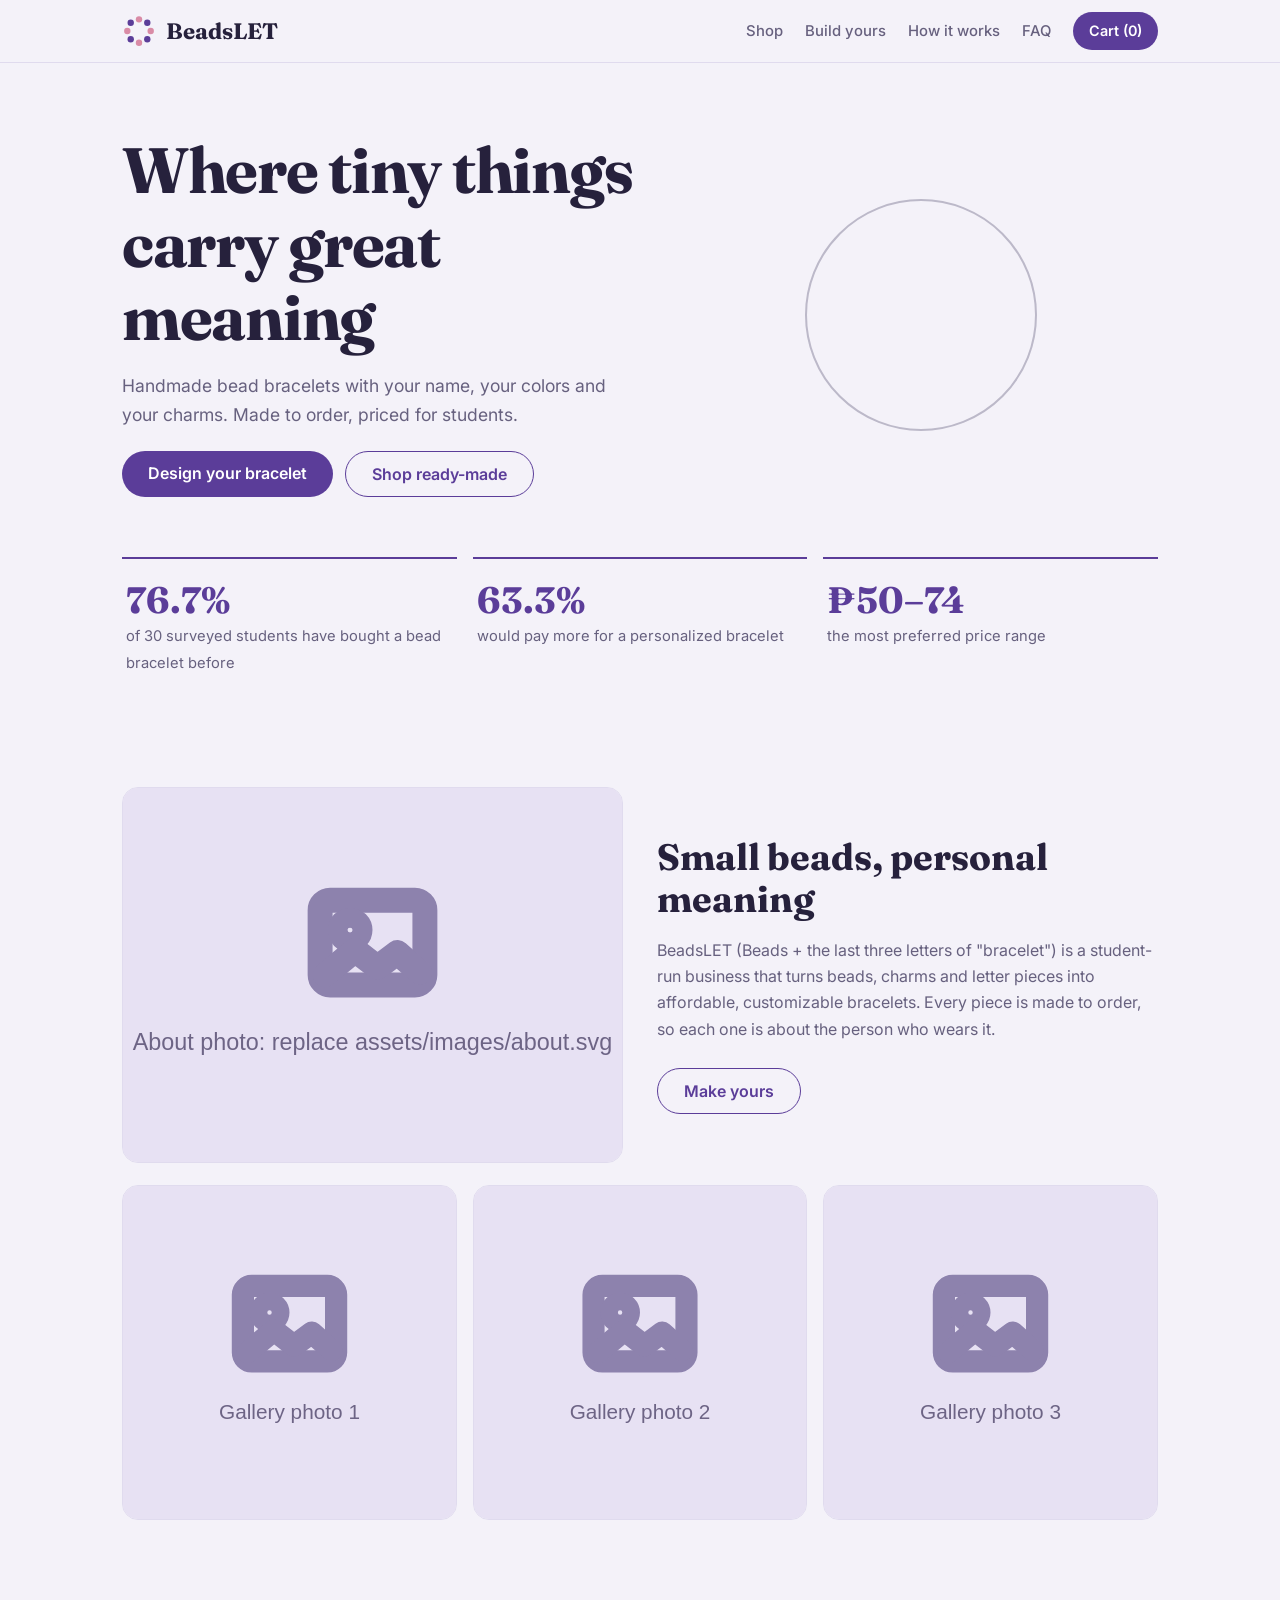
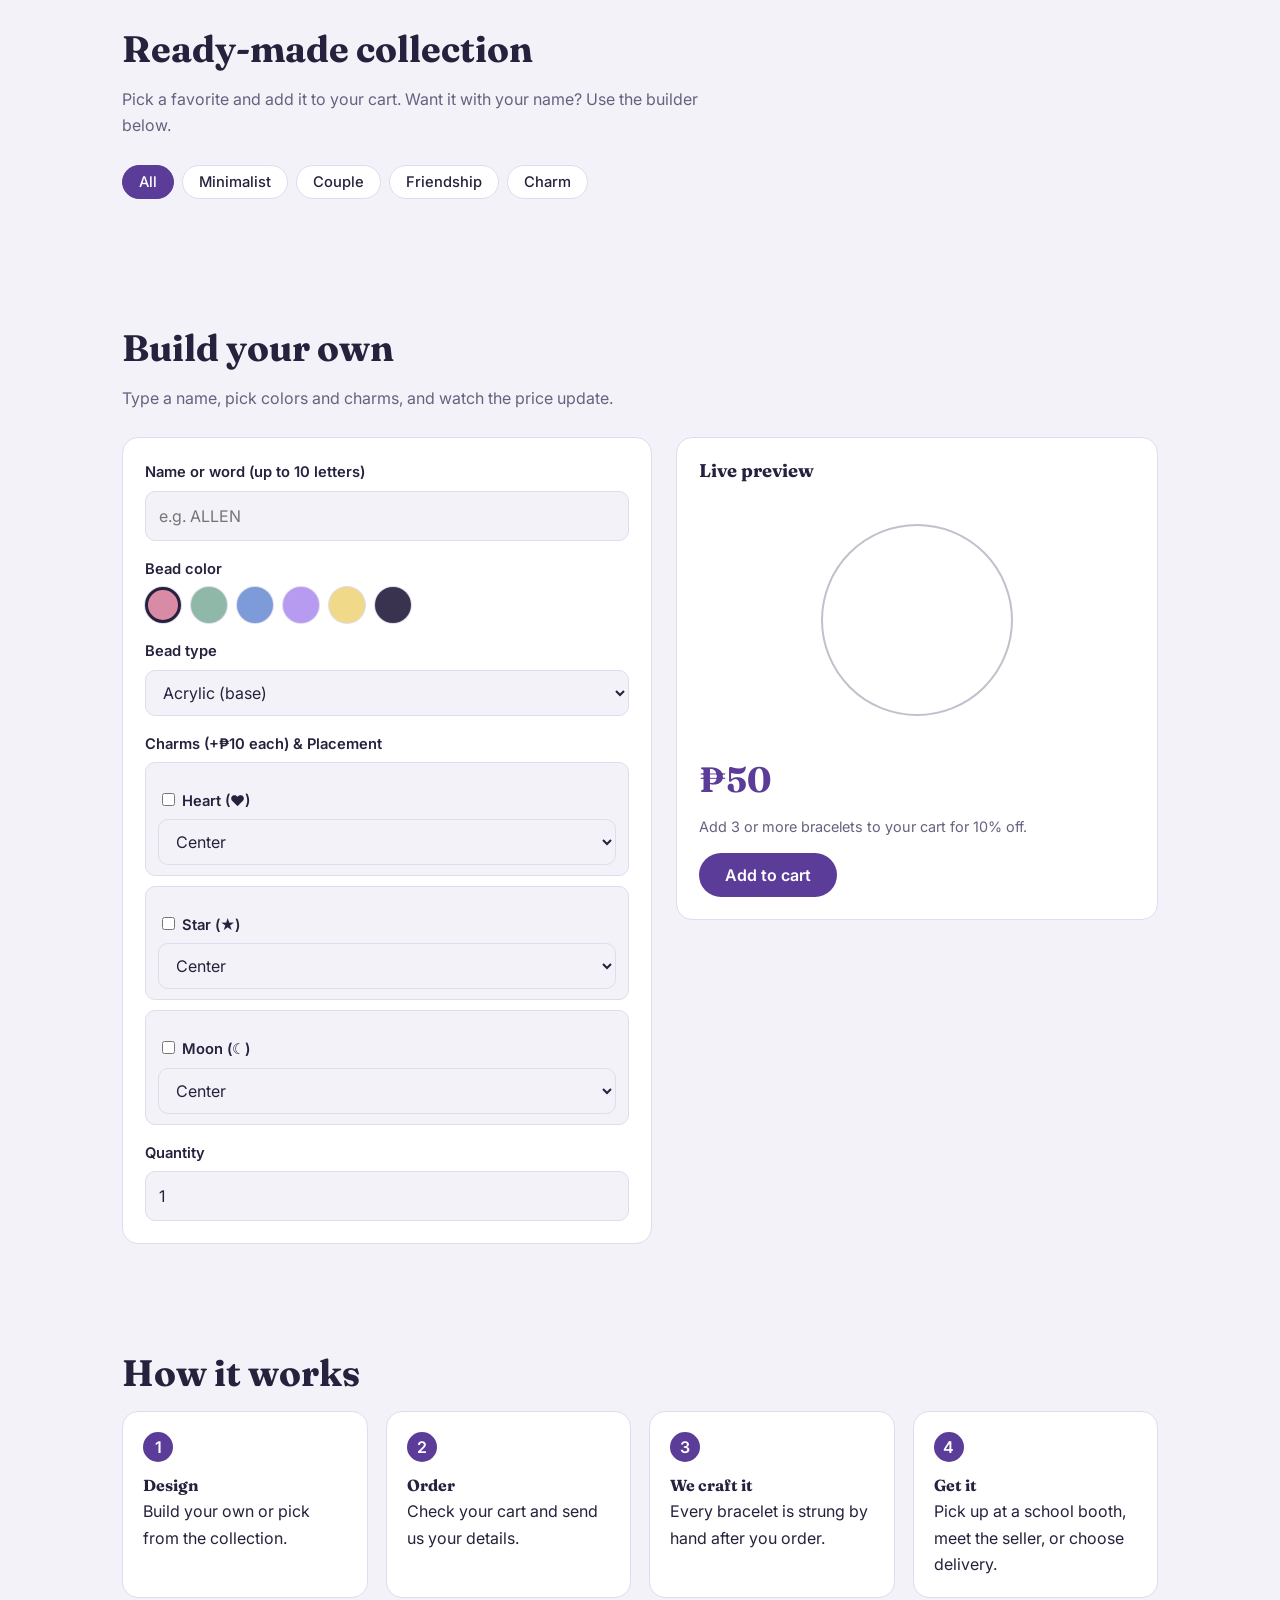
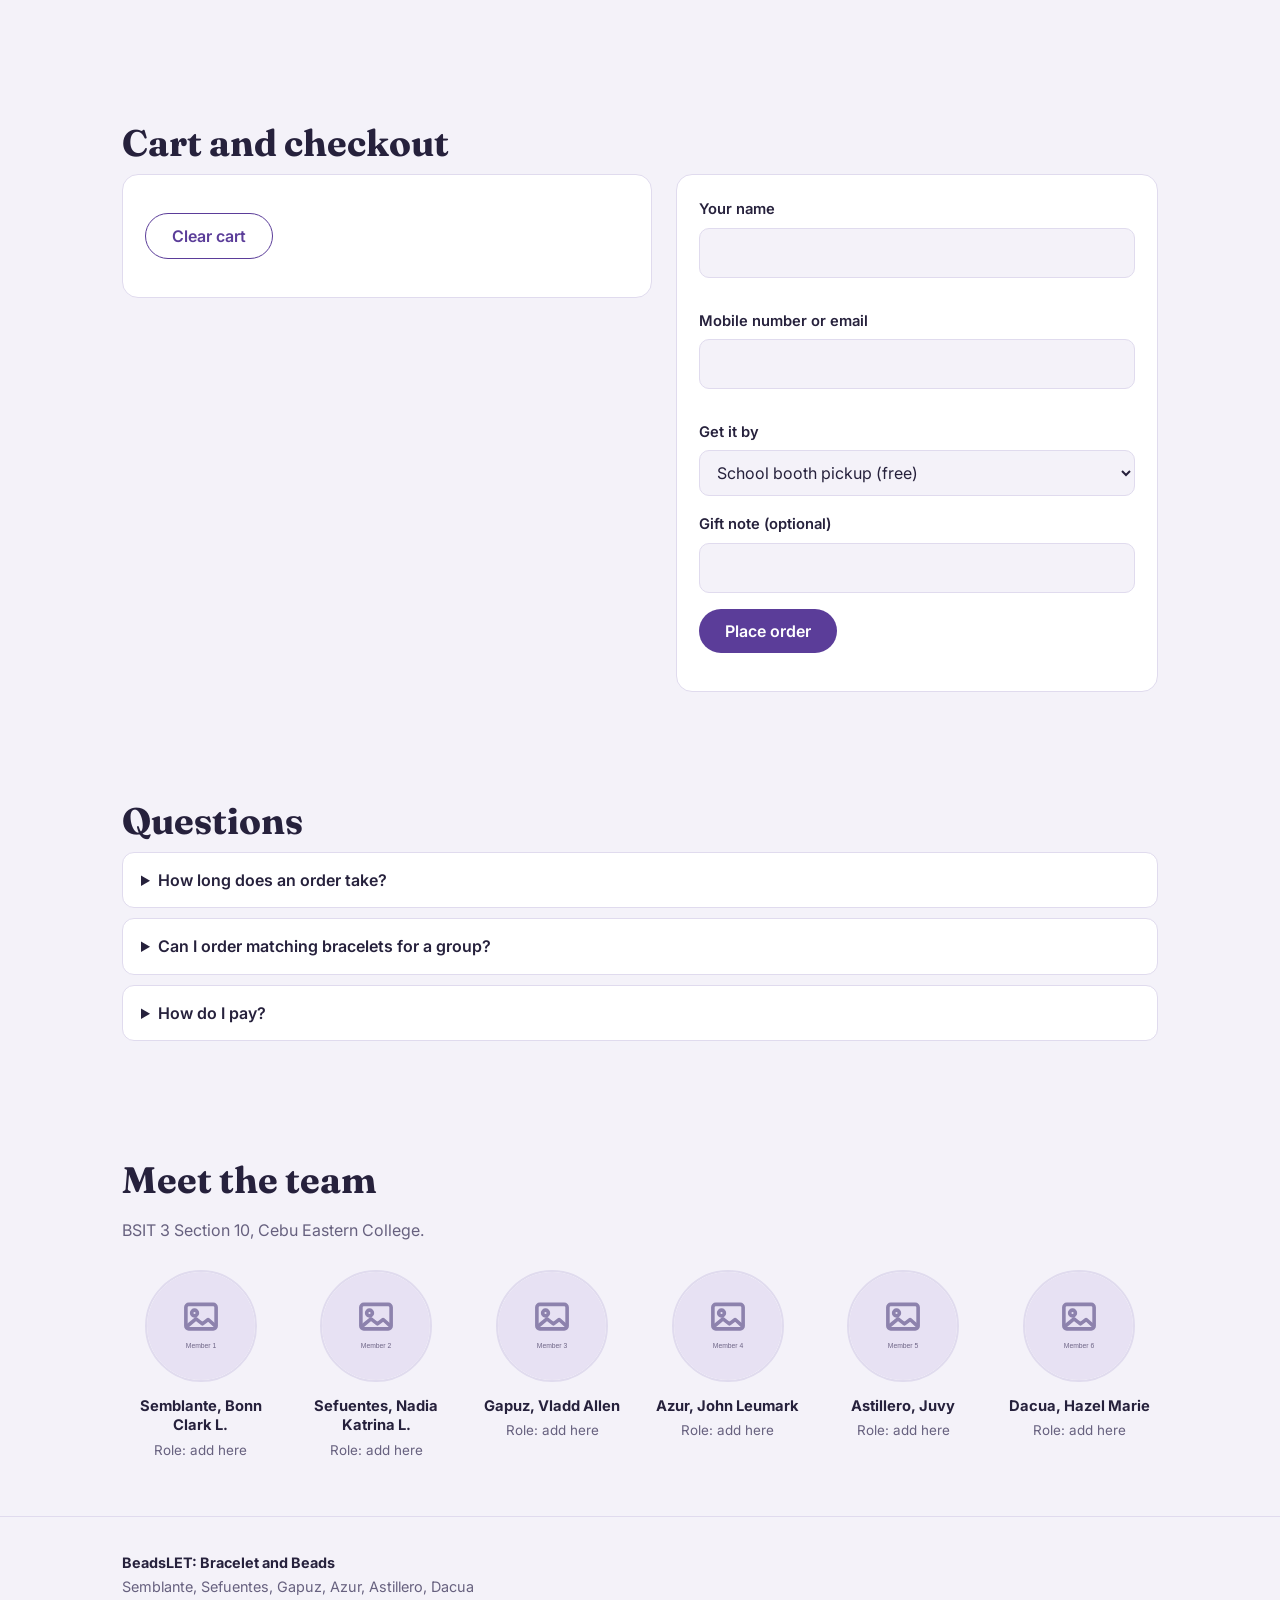
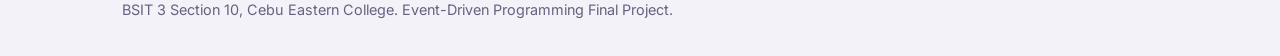
==== beadslet/index.html @ 639b2a88 "Fixed some features on the build your own section" ====
<!DOCTYPE html>
<html lang="en">
<head>
<meta charset="utf-8">
<meta name="viewport" content="width=device-width, initial-scale=1">
<meta name="description" content="BeadsLET: affordable, customizable handmade bead bracelets.">
<link rel="icon" type="image/svg+xml" href="assets/images/favicon.svg">
<title>BeadsLET | Bracelet and Beads</title>
<link rel="preconnect" href="https://fonts.googleapis.com">
<link href="https://fonts.googleapis.com/css2?family=Fraunces:opsz,wght@9..144,500;9..144,700&family=Inter:wght@400;500;600&display=swap" rel="stylesheet">
<link rel="stylesheet" href="https://pyscript.net/releases/2024.11.1/core.css">
<script type="module" src="https://pyscript.net/releases/2024.11.1/core.js"></script>
<link rel="stylesheet" href="style.css">
</head>
<body>
<header class="top"><div class="wrap"><nav>
  <a class="logo" href="#top"><img src="assets/images/logo.svg" alt="" width="34" height="34"><span>BeadsLET</span></a>
  <div class="links"><a class="l" href="#shop">Shop</a><a class="l" href="#build">Build yours</a><a class="l" href="#how">How it works</a><a class="l" href="#faq">FAQ</a>
  <a class="cartbtn" href="#order">Cart (<span id="cart-count">0</span>)</a></div>
</nav></div></header>

<main id="top" class="wrap">
<div class="hero">
  <div>
    <h1>Where tiny things carry great meaning</h1>
    <p class="lead">Handmade bead bracelets with your name, your colors and your charms. Made to order, priced for students.</p>
    <div class="cta"><a class="btn" href="#build">Design your bracelet</a><a class="btn ghost" href="#shop">Shop ready-made</a></div>
  </div>
  <div class="strand big" aria-hidden="true" id="hero-strand"></div>
</div>

<div class="stats" aria-label="Survey results">
  <div class="stat"><b>76.7%</b><span>of 30 surveyed students have bought a bead bracelet before</span></div>
  <div class="stat"><b>63.3%</b><span>would pay more for a personalized bracelet</span></div>
  <div class="stat"><b>₱50–74</b><span>the most preferred price range</span></div>
</div>

<section id="about">
  <div class="about">
    <figure class="photo"><img src="assets/images/about.svg" alt="BeadsLET products on a table" loading="lazy"></figure>
    <div>
      <h2>Small beads, personal meaning</h2>
      <p class="sub">BeadsLET (Beads + the last three letters of "bracelet") is a student-run business that turns beads, charms and letter pieces into affordable, customizable bracelets. Every piece is made to order, so each one is about the person who wears it.</p>
      <a class="btn ghost" href="#build">Make yours</a>
    </div>
  </div>
  <div class="gallery">
    <figure class="photo"><img src="assets/images/gallery-1.svg" alt="Gallery photo 1" loading="lazy"></figure>
    <figure class="photo"><img src="assets/images/gallery-2.svg" alt="Gallery photo 2" loading="lazy"></figure>
    <figure class="photo"><img src="assets/images/gallery-3.svg" alt="Gallery photo 3" loading="lazy"></figure>
  </div>
</section>

<section id="shop">
  <h2>Ready-made collection</h2>
  <p class="sub">Pick a favorite and add it to your cart. Want it with your name? Use the builder below.</p>
  <div class="filters" id="filters">
    <button class="filter on" data-tag="all">All</button><button class="filter" data-tag="minimalist">Minimalist</button>
    <button class="filter" data-tag="couple">Couple</button><button class="filter" data-tag="friendship">Friendship</button><button class="filter" data-tag="charm">Charm</button>
  </div>
  <div class="grid" id="catalog"></div>
</section>

<section id="build">
  <h2>Build your own</h2>
  <p class="sub">Type a name, pick colors and charms, and watch the price update.</p>
  <div class="split">
    <div class="card">
      <label for="name" style="margin-top:0">Name or word (up to 10 letters)</label>
      <input type="text" id="name" maxlength="10" placeholder="e.g. ALLEN" autocomplete="off">
      <label>Bead color</label>
      <div class="swatches">
        <button class="swatch on" data-color="#d98ba6" style="background:#d98ba6" aria-label="Rose"></button>
        <button class="swatch" data-color="#8fb8a8" style="background:#8fb8a8" aria-label="Sage"></button>
        <button class="swatch" data-color="#7d9bd8" style="background:#7d9bd8" aria-label="Sky"></button>
        <button class="swatch" data-color="#b79bf0" style="background:#b79bf0" aria-label="Lilac"></button>
        <button class="swatch" data-color="#f1d98a" style="background:#f1d98a" aria-label="Butter"></button>
        <button class="swatch" data-color="#3a3350" style="background:#3a3350" aria-label="Midnight"></button>
      </div>
      <label for="bead">Bead type</label>
      <select id="bead"><option value="Acrylic">Acrylic (base)</option><option value="Mixed">Mixed beads (+₱5)</option><option value="Pearl-like">Pearl-like (+₱10)</option><option value="Gemstone-style">Gemstone-style (+₱15)</option></select>
      
      <label>Charms (+₱10 each) & Placement</label>
      <div class="charm-options">
        <div class="charm-item">
          <label><input type="checkbox" class="charm" value="♥"> Heart (♥)</label>
          <select class="charm-pos" data-charm="♥">
            <option value="left">Left</option>
            <option value="center" selected>Center</option>
            <option value="right">Right</option>
          </select>
        </div>
        <div class="charm-item">
          <label><input type="checkbox" class="charm" value="★"> Star (★)</label>
          <select class="charm-pos" data-charm="★">
            <option value="left">Left</option>
            <option value="center" selected>Center</option>
            <option value="right">Right</option>
          </select>
        </div>
        <div class="charm-item">
          <label><input type="checkbox" class="charm" value="☾"> Moon (☾)</label>
          <select class="charm-pos" data-charm="☾">
            <option value="left">Left</option>
            <option value="center" selected>Center</option>
            <option value="right">Right</option>
          </select>
        </div>
      </div>

      <label for="qty">Quantity</label>
      <input type="number" id="qty" min="1" max="50" value="1">
    </div>
    <div class="card">
      <h3>Live preview</h3>
      <div class="strand" id="preview"></div>
      <p class="muted" id="summary"></p>
      <div class="price" id="price">₱50</div>
      <p class="muted">Add 3 or more bracelets to your cart for 10% off.</p>
      <button class="btn" id="add">Add to cart</button>
      <div class="msg" id="build-msg" role="status"></div>
    </div>
  </div>
</section>

<section id="how">
  <h2>How it works</h2>
  <ol class="steps">
    <li><b>Design</b>Build your own or pick from the collection.</li>
    <li><b>Order</b>Check your cart and send us your details.</li>
    <li><b>We craft it</b>Every bracelet is strung by hand after you order.</li>
    <li><b>Get it</b>Pick up at a school booth, meet the seller, or choose delivery.</li>
  </ol>
</section>

<section id="order">
  <h2>Cart and checkout</h2>
  <div class="split">
    <div class="card">
      <ul id="cart-list"></ul>
      <div class="totals" id="totals"></div>
      <p><button class="btn ghost" id="clear" type="button">Clear cart</button></p>
    </div>
    <form class="card" id="order-form" novalidate>
      <label for="cust" style="margin-top:0">Your name</label><input type="text" id="cust" autocomplete="name"><span class="err" id="e-cust"></span>
      <label for="contact">Mobile number or email</label><input type="text" id="contact" autocomplete="off"><span class="err" id="e-contact"></span>
      <label for="method">Get it by</label>
      <select id="method"><option value="0">School booth pickup (free)</option><option value="0">Meet up with seller (free)</option><option value="30">Delivery (+₱30)</option></select>
      <label for="note">Gift note (optional)</label><input type="text" id="note" maxlength="60">
      <p><button class="btn" type="submit">Place order</button></p>
      <div class="msg" id="order-msg" role="status"></div>
    </form>
  </div>
</section>

<section id="faq">
  <h2>Questions</h2>
  <details><summary>How long does an order take?</summary><p>Bracelets are made to order. We confirm the timeline with you after you place your order.</p></details>
  <details><summary>Can I order matching bracelets for a group?</summary><p>Yes. Set the quantity in the builder, or pick the couple and friendship sets.</p></details>
  <details><summary>How do I pay?</summary><p>Payment is arranged with the seller when you get your order.</p></details>
</section>
<section id="team">
  <h2>Meet the team</h2>
  <p class="sub">BSIT 3 Section 10, Cebu Eastern College.</p>
  <div class="team">
    <div class="member"><img src="assets/team/member-1.svg" alt="Photo of Semblante, Bonn Clark L." loading="lazy"><b>Semblante, Bonn Clark L.</b><span>Role: add here</span></div>
    <div class="member"><img src="assets/team/member-2.svg" alt="Photo of Sefuentes, Nadia Katrina L." loading="lazy"><b>Sefuentes, Nadia Katrina L.</b><span>Role: add here</span></div>
    <div class="member"><img src="assets/team/member-3.svg" alt="Photo of Gapuz, Vladd Allen" loading="lazy"><b>Gapuz, Vladd Allen</b><span>Role: add here</span></div>
    <div class="member"><img src="assets/team/member-4.svg" alt="Photo of Azur, John Leumark" loading="lazy"><b>Azur, John Leumark</b><span>Role: add here</span></div>
    <div class="member"><img src="assets/team/member-5.svg" alt="Photo of Astillero, Juvy" loading="lazy"><b>Astillero, Juvy</b><span>Role: add here</span></div>
    <div class="member"><img src="assets/team/member-6.svg" alt="Photo of Dacua, Hazel Marie" loading="lazy"><b>Dacua, Hazel Marie</b><span>Role: add here</span></div>
  </div>
</section>
</main>

<footer><div class="wrap"><b>BeadsLET: Bracelet and Beads</b><br>Semblante, Sefuentes, Gapuz, Azur, Astillero, Dacua<br>BSIT 3 Section 10, Cebu Eastern College. Event-Driven Programming Final Project.</div></footer>
<div id="toast" role="status"></div>
<script type="py" src="./main.py"></script>
</body>
</html>
---- beadslet/style.css ----
:root{--bg:#f4f2f9;--ink:#26213c;--mute:#67617f;--card:#fff;--line:#e0dbee;--plum:#5b3d99;--plum2:#47307a;--rose:#d98ba6;--sage:#8fb8a8;--r:16px}
@media(prefers-color-scheme:dark){:root{--bg:#171329;--ink:#f0ecfa;--mute:#aca5c8;--card:#241e3c;--line:#3a3360;--plum:#a98ef0;--plum2:#c2adf6}}
*{box-sizing:border-box}html{scroll-behavior:smooth;scroll-padding-top:70px}
body{margin:0;background:var(--bg);color:var(--ink);font:16px/1.65 Inter,system-ui,sans-serif}
h1,h2,h3{font-family:Fraunces,Georgia,serif;line-height:1.15;margin:0 0 .6rem;font-weight:700}
h2{font-size:clamp(1.7rem,4vw,2.3rem)}h3{font-size:1.15rem}
.wrap{max-width:1080px;margin:0 auto;padding:0 22px}
.top{position:sticky;top:0;z-index:10;background:color-mix(in srgb,var(--bg) 88%,transparent);backdrop-filter:blur(10px);border-bottom:1px solid var(--line)}
nav{display:flex;justify-content:space-between;align-items:center;height:62px}
.logo{font:700 1.4rem Fraunces,serif;color:var(--ink);text-decoration:none}
nav .links{display:flex;gap:22px;align-items:center}
nav a.l{color:var(--mute);text-decoration:none;font-size:.93rem;font-weight:500}nav a.l:hover{color:var(--ink)}
.cartbtn{background:var(--plum);color:#fff;border-radius:999px;padding:7px 16px;font-weight:600;font-size:.9rem;text-decoration:none}
.btn{display:inline-block;background:var(--plum);color:#fff;border:0;border-radius:999px;padding:12px 26px;font:600 1rem Inter,sans-serif;cursor:pointer;text-decoration:none;transition:background .15s}
.btn:hover{background:var(--plum2)}.btn.ghost{background:transparent;color:var(--plum);border:1.5px solid var(--plum)}
a:focus-visible,button:focus-visible,input:focus-visible,select:focus-visible,summary:focus-visible{outline:3px solid var(--rose);outline-offset:2px}
.hero{padding:70px 0 50px;display:grid;gap:40px;grid-template-columns:1.05fr .95fr;align-items:center}
.hero h1{font-size:clamp(2.4rem,6vw,4rem);letter-spacing:-.02em}
.hero p.lead{font-size:1.1rem;color:var(--mute);max-width:46ch}
.hero .cta{display:flex;gap:12px;flex-wrap:wrap;margin-top:22px}

/* --- Bracelet preview --- */
.strand{position:relative;width:240px;height:240px;margin:18px auto}
.strand.big{width:280px;height:280px;margin:0 auto}

/* thread the beads sit on */
.strand::before{
  content:"";position:absolute;inset:24px;
  border:2px solid color-mix(in srgb,var(--mute) 40%,transparent);border-radius:50%;
}
.ring{position:absolute;inset:0}
.slot{position:absolute;transform:translate(-50%,-50%);z-index:1}

.strand .bead{
  width:var(--d,30px);height:var(--d,30px);
  border-radius:50%;
  display:grid;place-items:center;
  color:var(--t,#fff);
  font:700 calc(var(--d,30px)*.46) Fraunces,serif;
  box-shadow:inset -3px -3px 6px rgba(0,0,0,.16),inset 2px 2px 5px rgba(255,255,255,.55),0 1px 3px rgba(0,0,0,.15);
}
.strand .bead.charm{
  color:var(--plum);
  background:var(--card);border:1.5px solid var(--plum);border-radius:50%;
  font-size:calc(var(--d,30px)*.6);
  box-shadow:0 2px 5px rgba(91,61,153,.25);
}

.stats{display:grid;grid-template-columns:repeat(auto-fit,minmax(200px,1fr));gap:16px;padding:10px 0 40px}
.stat{padding:18px 4px;border-top:2px solid var(--plum)}.stat b{display:block;font:700 2.3rem Fraunces,serif;color:var(--plum)}.stat span{color:var(--mute);font-size:.92rem}
section{padding:54px 0}.sub{color:var(--mute);max-width:58ch;margin-bottom:26px}
.card{background:var(--card);border:1px solid var(--line);border-radius:var(--r);padding:22px}
.filters{display:flex;gap:8px;flex-wrap:wrap;margin-bottom:20px}
.filter{background:var(--card);border:1px solid var(--line);color:var(--ink);border-radius:999px;padding:7px 16px;font:500 .92rem Inter,sans-serif;cursor:pointer}
.filter.on{background:var(--plum);color:#fff;border-color:var(--plum)}
.grid{display:grid;gap:18px;grid-template-columns:repeat(auto-fill,minmax(230px,1fr))}
.prod p{margin:.2rem 0 12px;color:var(--mute);font-size:.92rem}
.prod .row{display:flex;justify-content:space-between;align-items:center}.prod .row b{font:700 1.25rem Fraunces,serif}
.prod .btn{padding:8px 18px;font-size:.9rem}
.split{display:grid;gap:24px;grid-template-columns:1.1fr 1fr;align-items:start}
label{display:block;font-weight:600;font-size:.92rem;margin:16px 0 6px}
input[type=text],input[type=number],select{width:100%;padding:11px 13px;border:1px solid var(--line);border-radius:10px;background:var(--bg);color:var(--ink);font:inherit}
.swatches{display:flex;gap:10px;flex-wrap:wrap}.swatch{width:36px;height:36px;border-radius:50%;border:3px solid transparent;cursor:pointer;padding:0;box-shadow:0 0 0 1px var(--line)}.swatch.on{border-color:var(--ink)}

/* Charm steppers + placement */
.charm-options{display:flex;flex-direction:column;gap:10px;margin-top:6px}
.charm-item{background:var(--bg);padding:10px 12px;border-radius:10px;border:1px solid var(--line)}
.charm-head{display:flex;align-items:center;justify-content:space-between}
.charm-name{font-weight:600;font-size:.95rem}.charm-name b{color:var(--plum);font-size:1.1rem;margin-right:4px}
.stepper{display:inline-flex;align-items:center;gap:10px}
.stepper button{width:30px;height:30px;border-radius:50%;border:1px solid var(--line);background:var(--card);color:var(--ink);font-size:1.1rem;line-height:1;cursor:pointer;padding:0}
.stepper button:disabled{opacity:.35;cursor:not-allowed}
.stepper output{min-width:1.2em;text-align:center;font-weight:600}
.charm-slot{display:flex;align-items:center;justify-content:space-between;gap:10px;margin:8px 0 0;font-weight:500;font-size:.85rem;color:var(--mute)}
.charm-slot select{width:auto;max-width:65%;padding:5px 10px;font-size:.85rem}

.price{font:700 2.2rem Fraunces,serif;color:var(--plum);margin:6px 0}.muted{color:var(--mute);font-size:.9rem}
.steps{display:grid;grid-template-columns:repeat(auto-fit,minmax(210px,1fr));gap:18px;counter-reset:s;padding:0;list-style:none}
.steps li{counter-increment:s;padding:20px;background:var(--card);border:1px solid var(--line);border-radius:var(--r)}
.steps li::before{content:counter(s);display:grid;place-items:center;width:30px;height:30px;border-radius:50%;background:var(--plum);color:#fff;font-weight:600;margin-bottom:10px}
.steps b{display:block;font-family:Fraunces,serif}
#cart-list{list-style:none;padding:0;margin:0}
#cart-list li{display:grid;grid-template-columns:1fr auto;gap:4px 12px;padding:12px 0;border-bottom:1px solid var(--line)}
.qty{display:inline-flex;align-items:center;gap:8px}.qty button{width:28px;height:28px;border-radius:50%;border:1px solid var(--line);background:var(--bg);color:var(--ink);cursor:pointer;font-size:1rem}
.rm{background:none;border:0;color:var(--plum);cursor:pointer;text-decoration:underline;font:inherit;font-size:.85rem;padding:0}
.totals div{display:flex;justify-content:space-between;padding:3px 0}.totals .grand{font:700 1.4rem Fraunces,serif;border-top:1px solid var(--line);margin-top:6px;padding-top:10px}
.err{color:#b3263e;font-size:.84rem;min-height:1.1em;display:block}
.msg{display:none;margin-top:14px;padding:14px;border-radius:12px}.msg.ok{display:block;background:#e3f3ea;color:#16432f}.msg.bad{display:block;background:#fbe4e8;color:#7a1f33}
details{background:var(--card);border:1px solid var(--line);border-radius:12px;padding:14px 18px;margin-bottom:10px}summary{cursor:pointer;font-weight:600}details p{margin:.6rem 0 0;color:var(--mute)}
#toast{position:fixed;left:50%;bottom:26px;transform:translate(-50%,30px);background:var(--ink);color:var(--bg);padding:11px 20px;border-radius:999px;opacity:0;pointer-events:none;transition:.25s;z-index:20;font-size:.92rem}
#toast.show{opacity:1;transform:translate(-50%,0)}
footer{border-top:1px solid var(--line);padding:34px 0;color:var(--mute);font-size:.9rem}footer b{color:var(--ink)}
@media(max-width:800px){.hero,.split{grid-template-columns:1fr}nav .links a.l{display:none}}
@media(prefers-reduced-motion:reduce){*{transition:none!important;scroll-behavior:auto!important}}

/* Image placeholders */
.logo{display:flex;align-items:center;gap:10px}.logo img{display:block}
.photo{margin:0}.photo img{width:100%;height:100%;object-fit:cover;display:block;border-radius:var(--r);border:1px solid var(--line)}
.about{display:grid;grid-template-columns:1fr 1fr;gap:34px;align-items:center;margin-bottom:22px}.about .photo img{aspect-ratio:4/3}
.gallery{display:grid;grid-template-columns:repeat(auto-fit,minmax(220px,1fr));gap:16px}.gallery .photo img{aspect-ratio:1/1}
.pimg{width:100%;aspect-ratio:1/1;object-fit:cover;border-radius:12px;margin-bottom:14px;display:block;background:var(--bg)}
.team{display:grid;grid-template-columns:repeat(auto-fit,minmax(150px,1fr));gap:18px}
.member{text-align:center}.member img{width:112px;height:112px;object-fit:cover;border-radius:50%;border:2px solid var(--line);margin-bottom:8px}
.member b{display:block;font-size:.92rem;line-height:1.3}.member span{color:var(--mute);font-size:.84rem}
@media(max-width:800px){.about{grid-template-columns:1fr}}

/* Bead textures */
.bead:not(.letter):not(.charm){background-color:var(--c,#d98ba6)}
.tex-Acrylic,.tex-Mixed{background-image:radial-gradient(circle at 30% 28%,rgba(255,255,255,.8) 0,rgba(255,255,255,0) 30%)}
.tex-Pearl-like:not(.letter):not(.charm){background-color:color-mix(in srgb,var(--c) 30%,#f8f4fc);
  background-image:radial-gradient(circle at 32% 28%,#fff 0,rgba(255,255,255,.8) 20%,rgba(255,255,255,0) 60%),radial-gradient(circle at 70% 80%,rgba(190,170,230,.45),rgba(255,255,255,0) 55%);
  box-shadow:inset -4px -5px 9px rgba(120,100,150,.3),inset 3px 3px 6px #fff,0 1px 3px rgba(0,0,0,.18)}
.tex-Gemstone-style:not(.letter):not(.charm){clip-path:polygon(30% 0,70% 0,100% 30%,100% 70%,70% 100%,30% 100%,0 70%,0 30%);border-radius:0;
  background-image:conic-gradient(from 20deg,rgba(255,255,255,.6),rgba(0,0,0,.08),rgba(255,255,255,.3),rgba(0,0,0,.12),rgba(255,255,255,.45),rgba(0,0,0,.08),rgba(255,255,255,.6));
  box-shadow:inset 0 0 0 2px rgba(255,255,255,.3),inset -3px -3px 6px rgba(0,0,0,.18)}
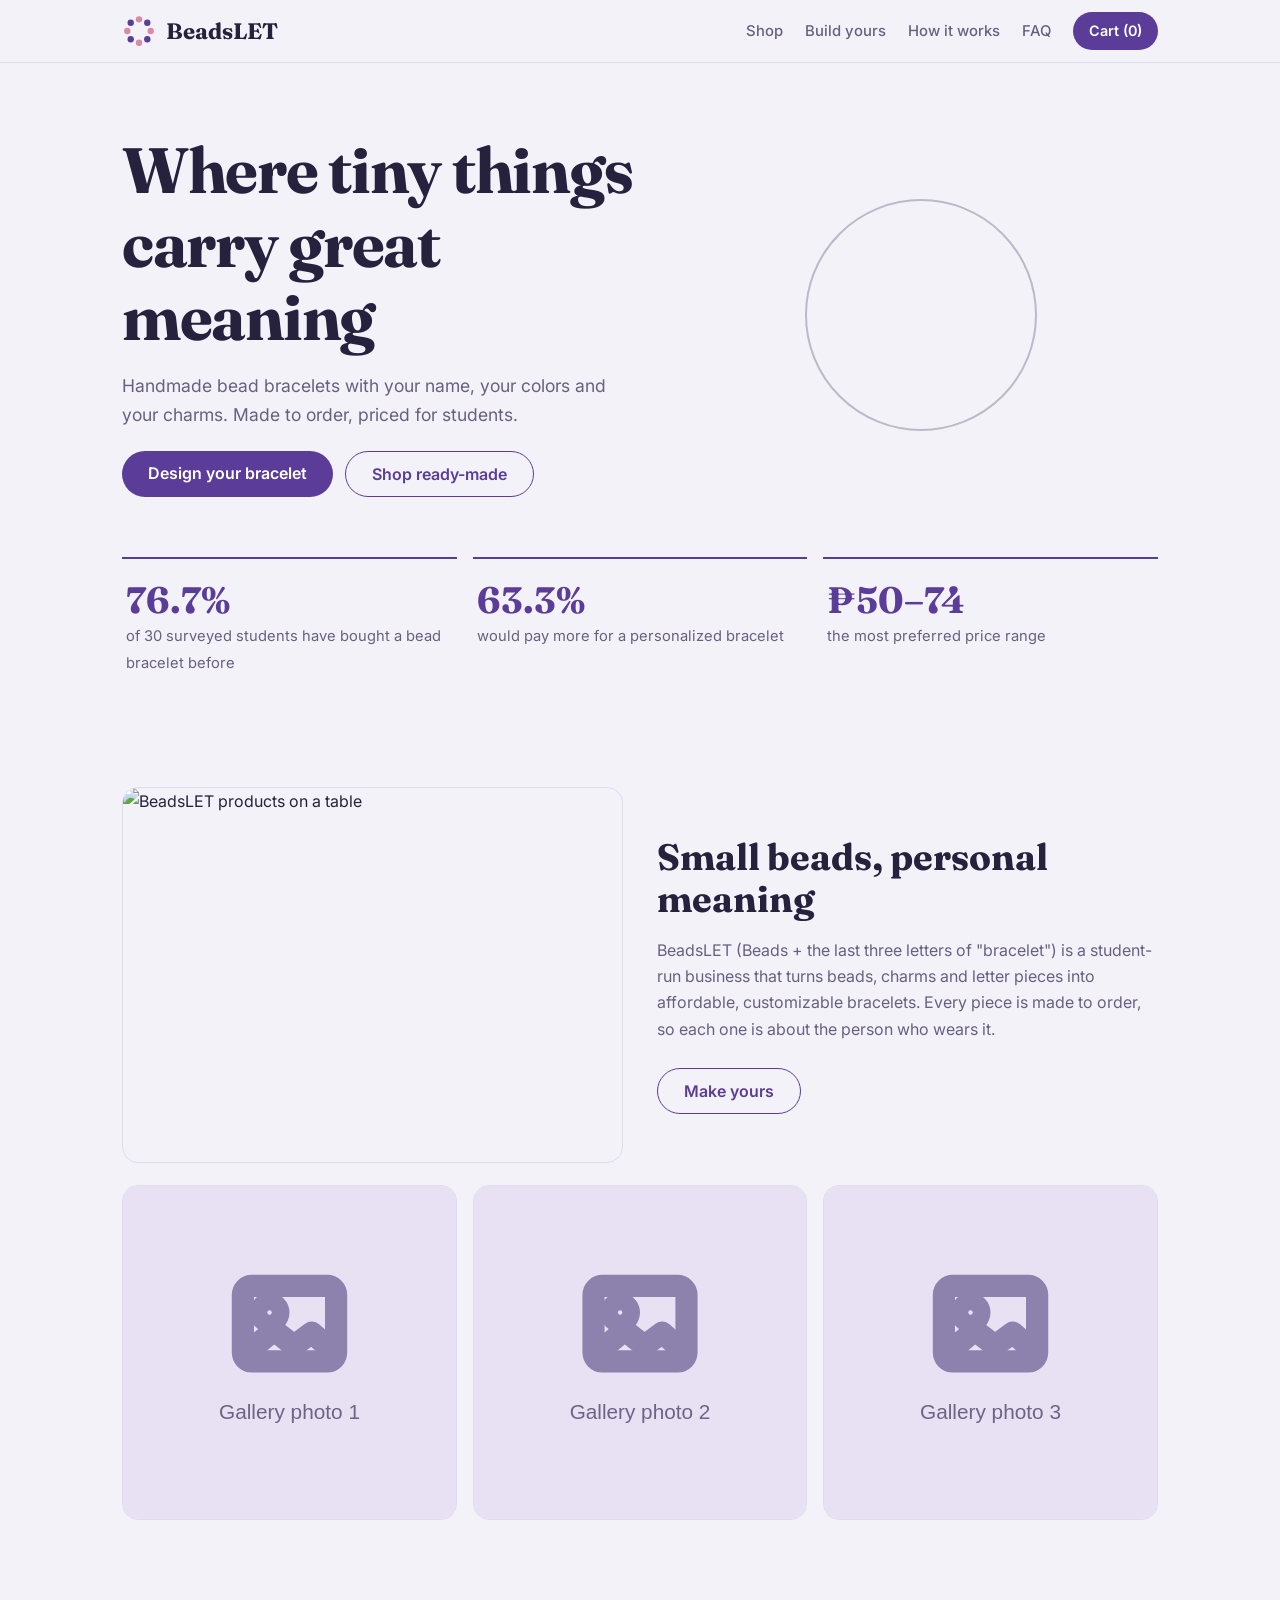
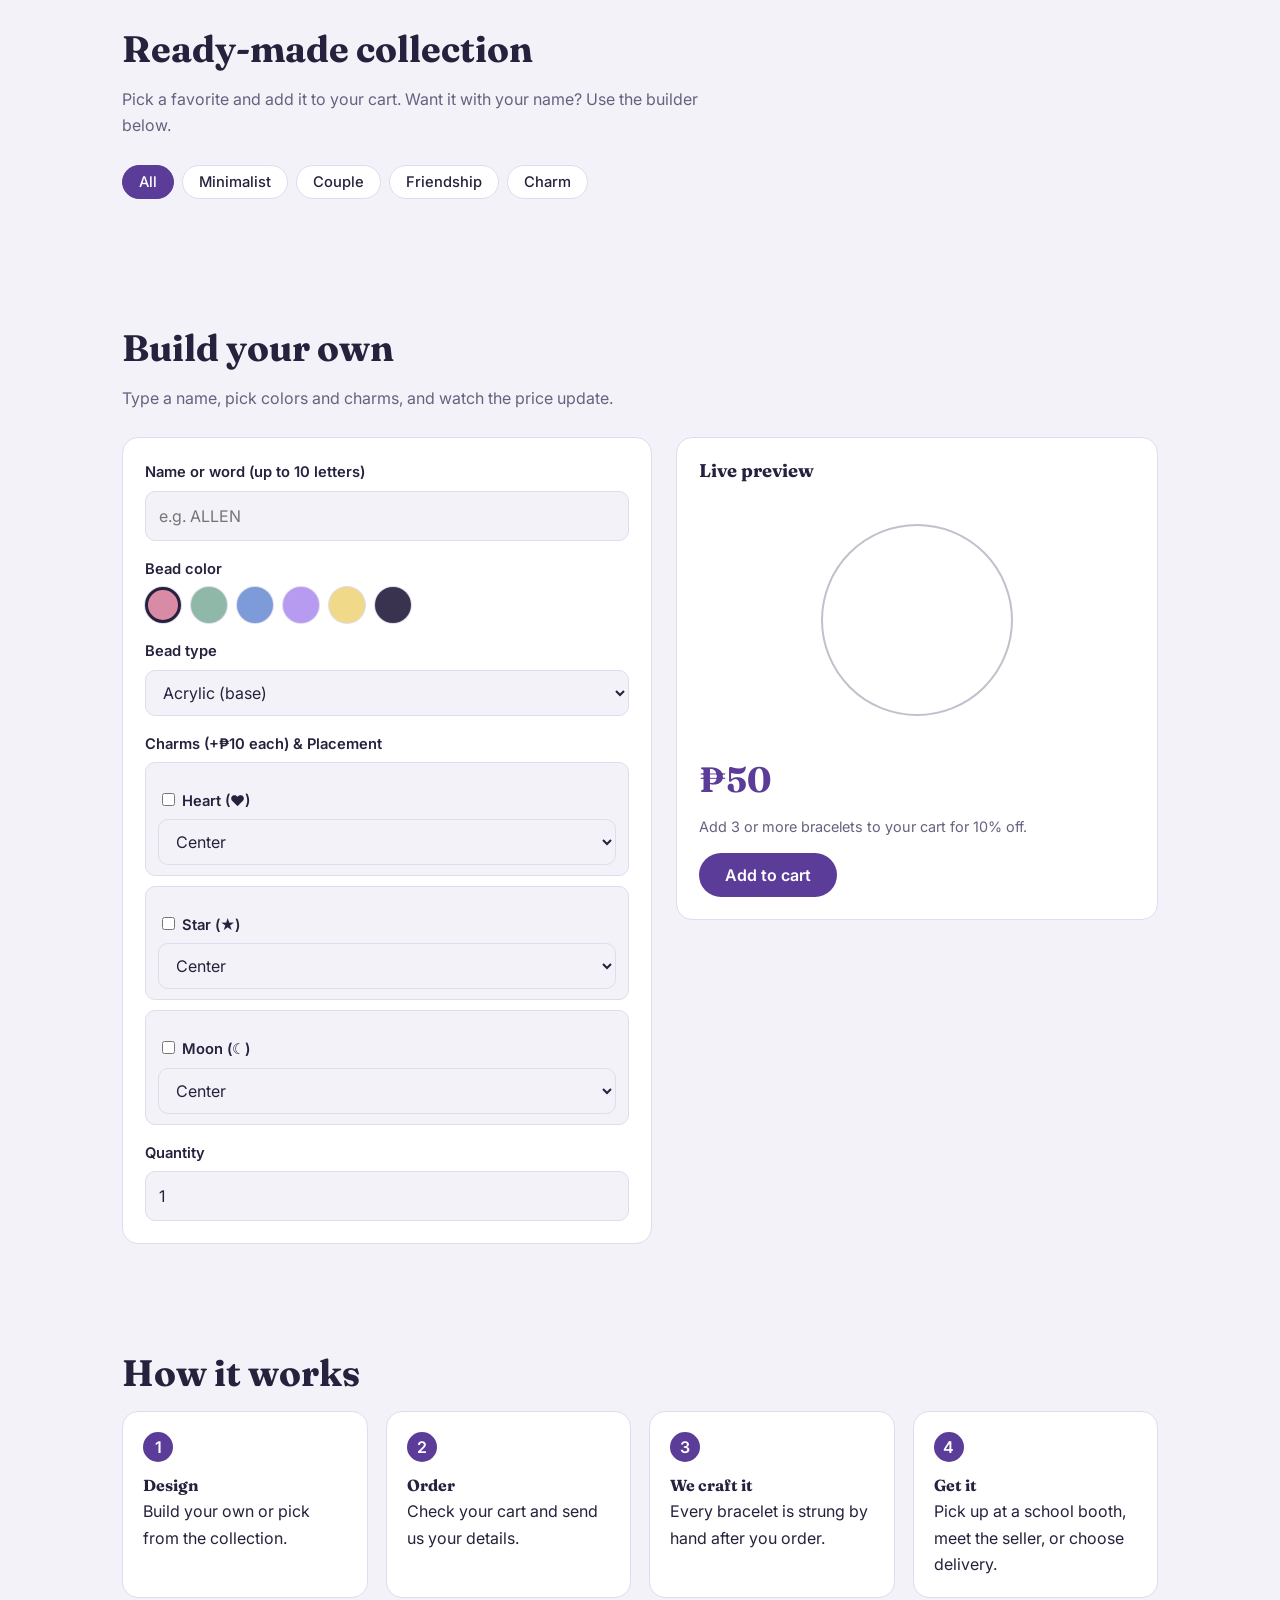
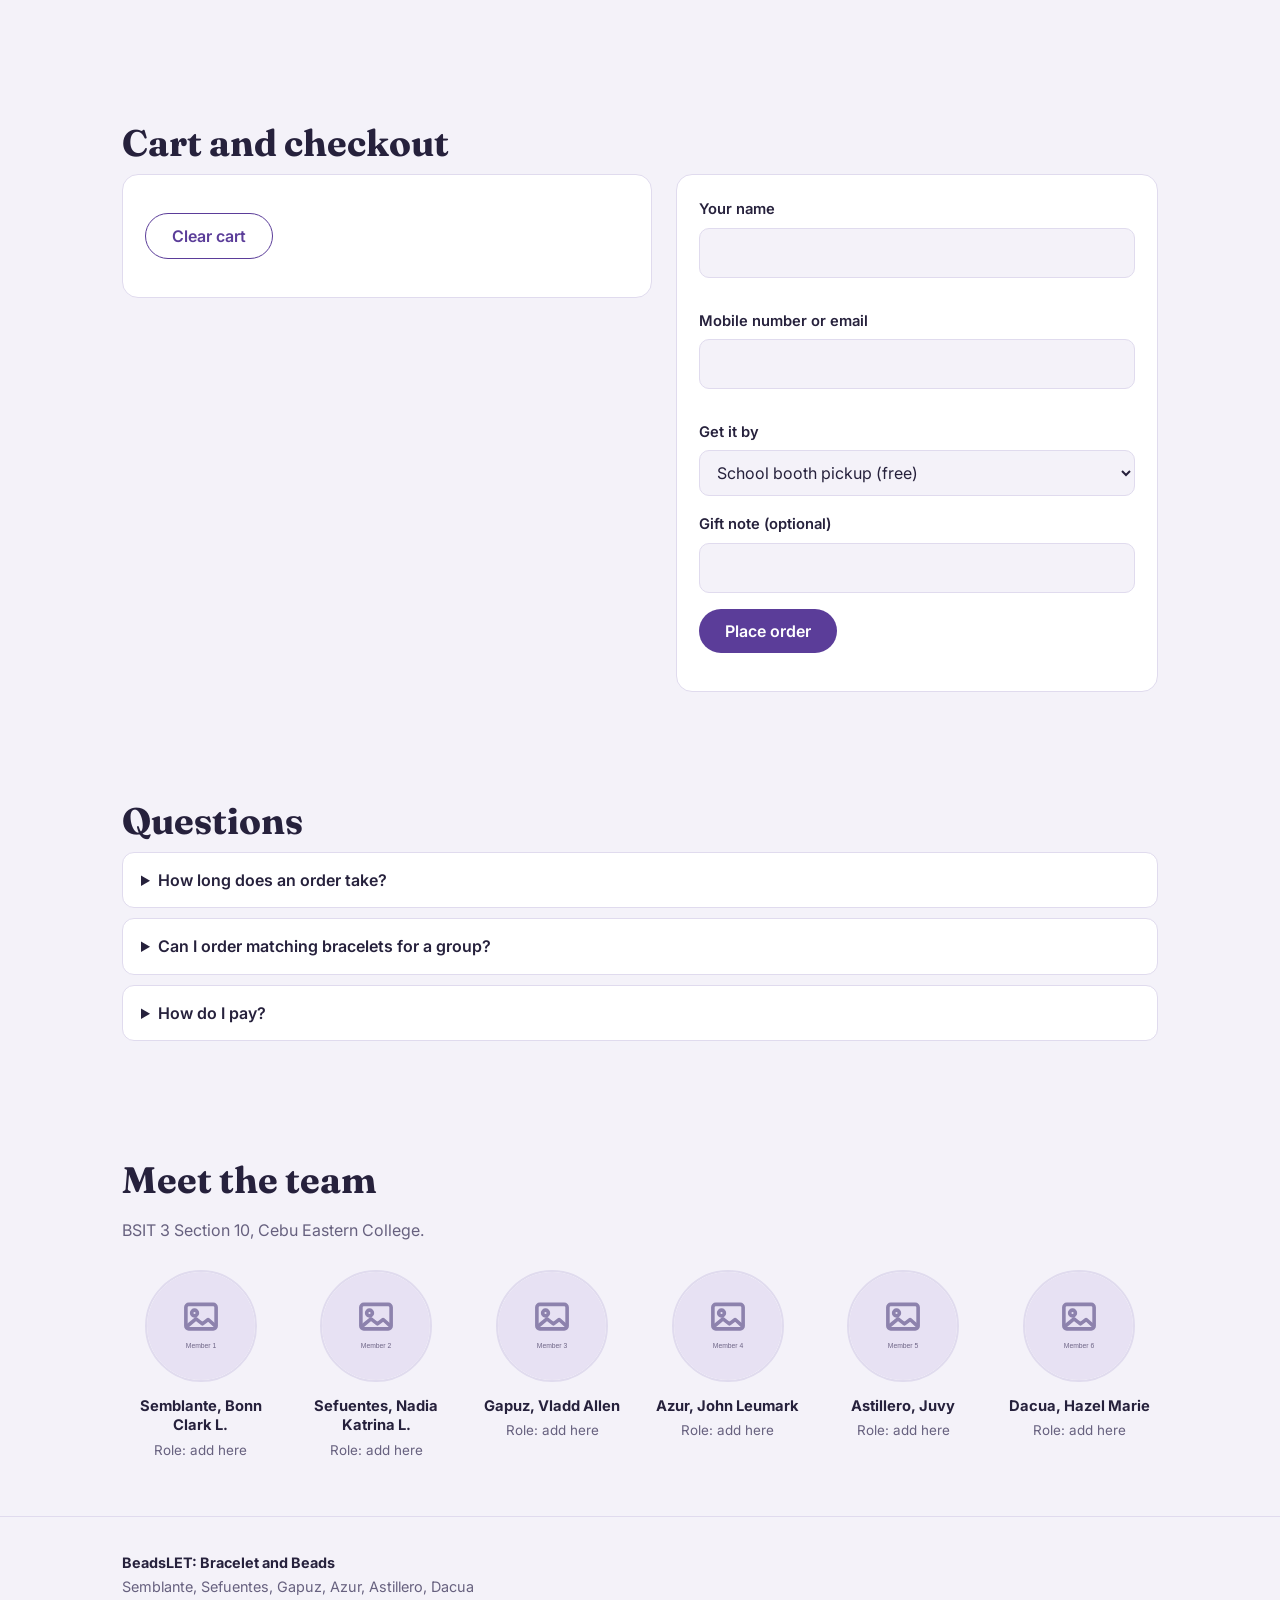
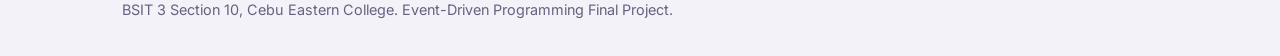
==== commit ff865ce0: "Updated landing page photo" ====
--- a/beadslet/index.html
+++ b/beadslet/index.html
@@ -37,7 +37,7 @@
 
 <section id="about">
   <div class="about">
-    <figure class="photo"><img src="assets/images/about.svg" alt="BeadsLET products on a table" loading="lazy"></figure>
+    <figure class="photo"><img src="assets/images/p1.jpg" alt="BeadsLET products on a table" loading="lazy"></figure>
     <div>
       <h2>Small beads, personal meaning</h2>
       <p class="sub">BeadsLET (Beads + the last three letters of "bracelet") is a student-run business that turns beads, charms and letter pieces into affordable, customizable bracelets. Every piece is made to order, so each one is about the person who wears it.</p>
@@ -177,4 +177,4 @@
 <div id="toast" role="status"></div>
 <script type="py" src="./main.py"></script>
 </body>
-</html>+</html>
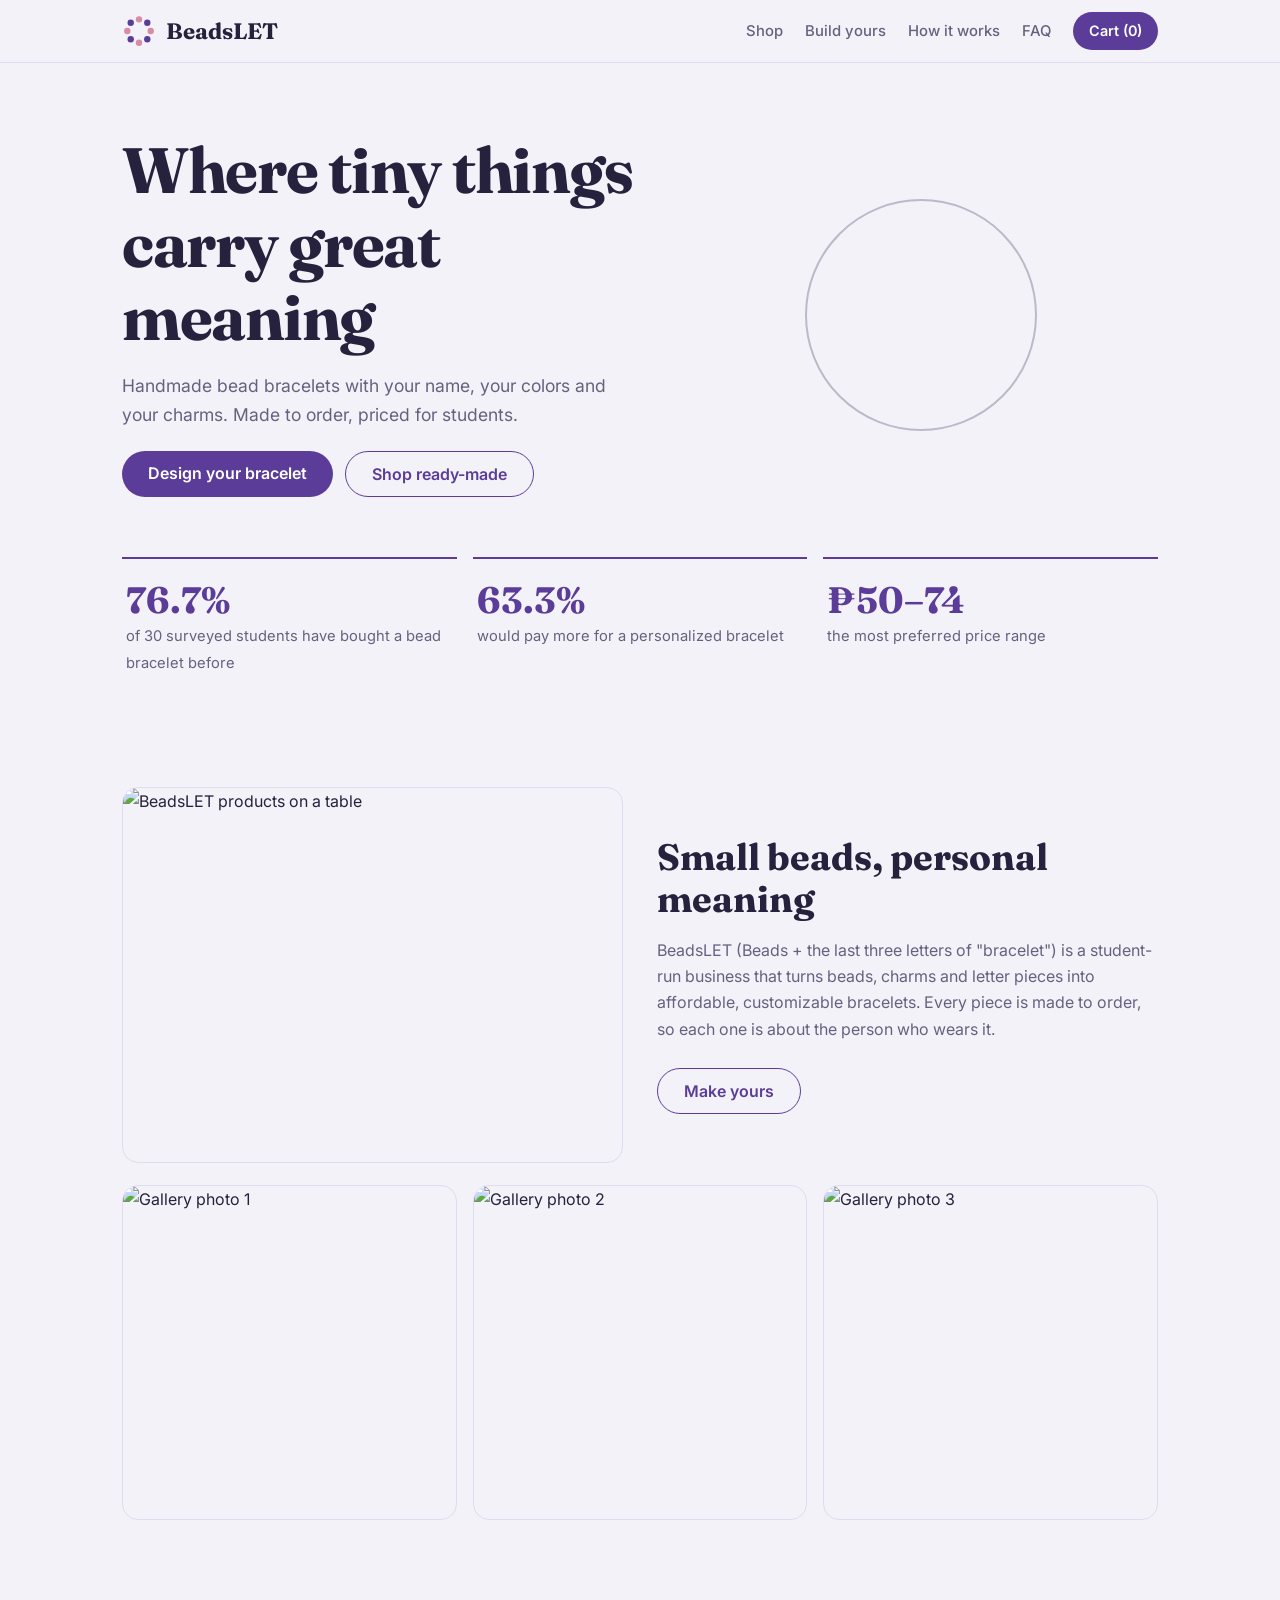
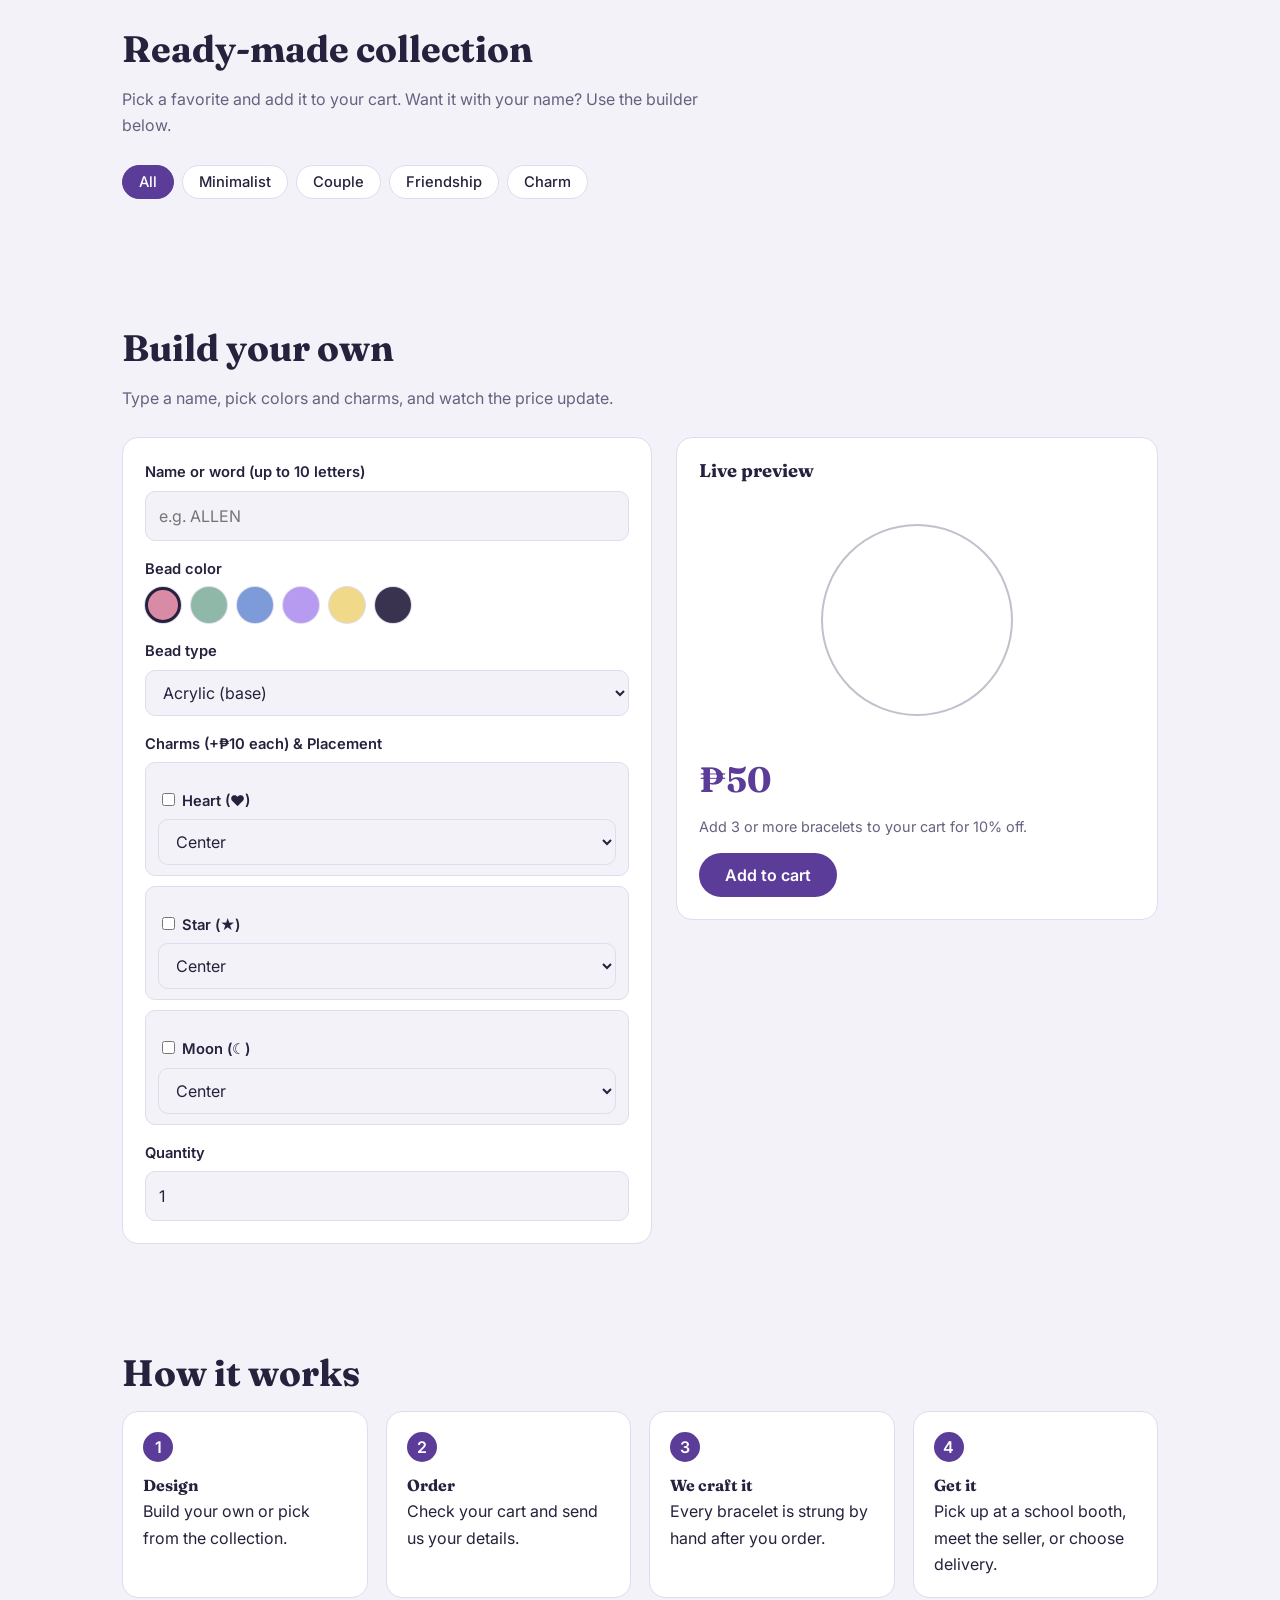
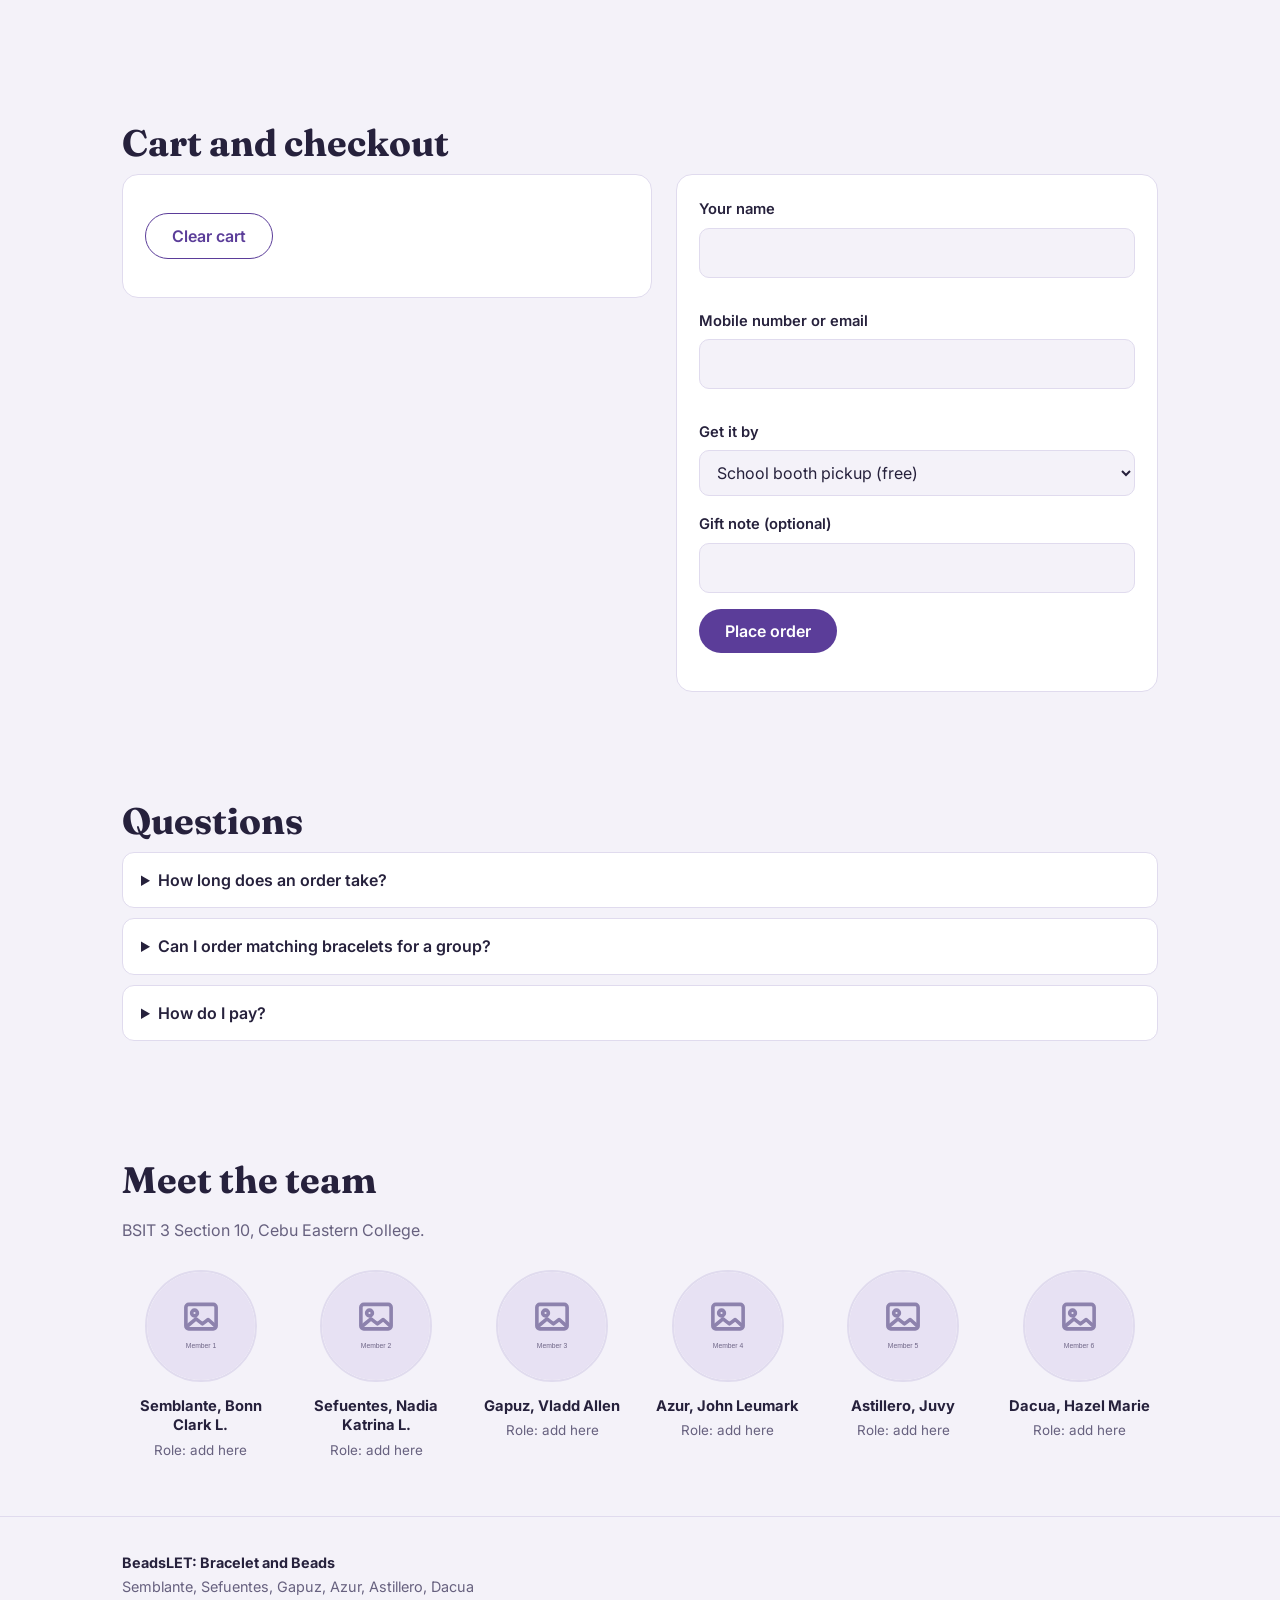
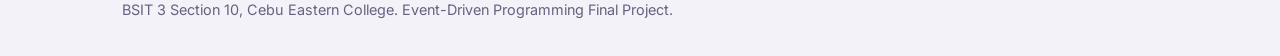
==== commit 258372d7: "updated gallery" ====
--- a/beadslet/index.html
+++ b/beadslet/index.html
@@ -45,9 +45,9 @@
     </div>
   </div>
   <div class="gallery">
-    <figure class="photo"><img src="assets/images/gallery-1.svg" alt="Gallery photo 1" loading="lazy"></figure>
-    <figure class="photo"><img src="assets/images/gallery-2.svg" alt="Gallery photo 2" loading="lazy"></figure>
-    <figure class="photo"><img src="assets/images/gallery-3.svg" alt="Gallery photo 3" loading="lazy"></figure>
+    <figure class="photo"><img src="assets/images/p2.jpg" alt="Gallery photo 1" loading="lazy"></figure>
+    <figure class="photo"><img src="assets/images/p3.jpg" alt="Gallery photo 2" loading="lazy"></figure>
+    <figure class="photo"><img src="assets/images/p4.jpg" alt="Gallery photo 3" loading="lazy"></figure>
   </div>
 </section>
 
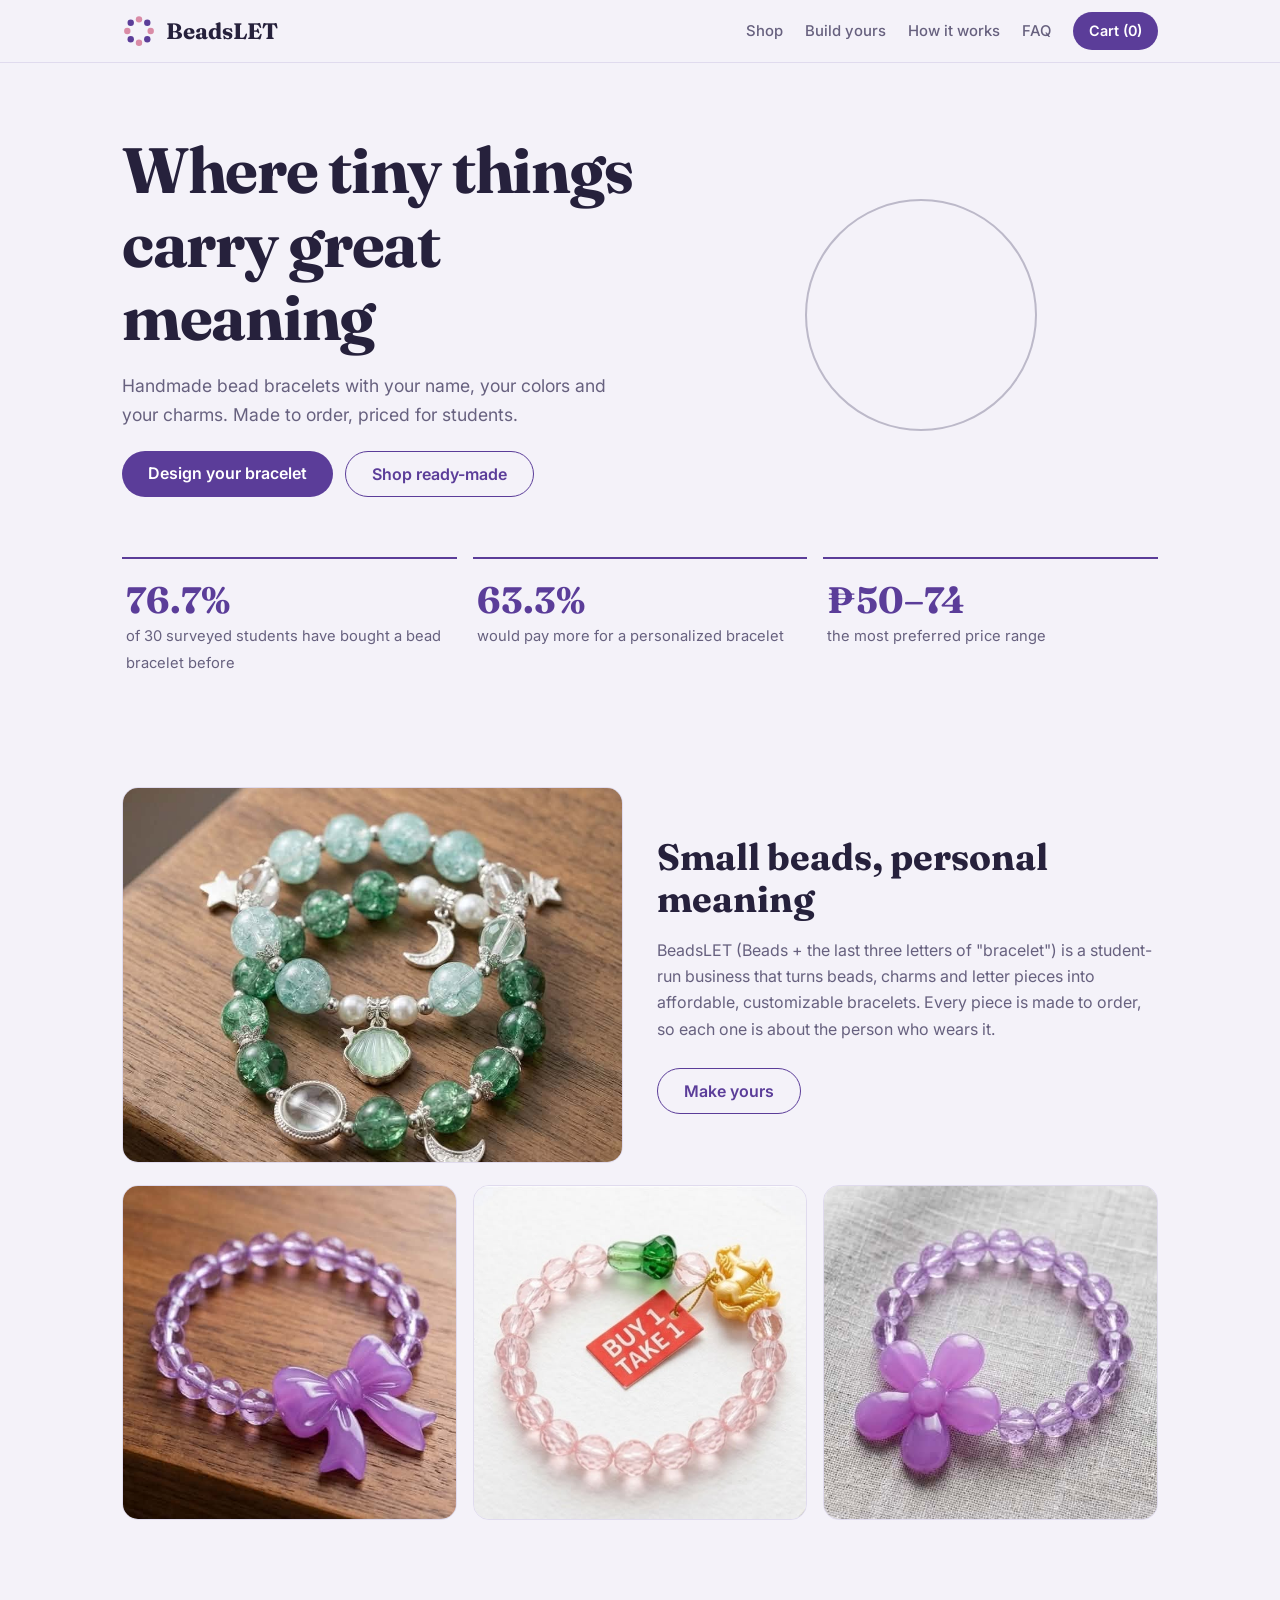
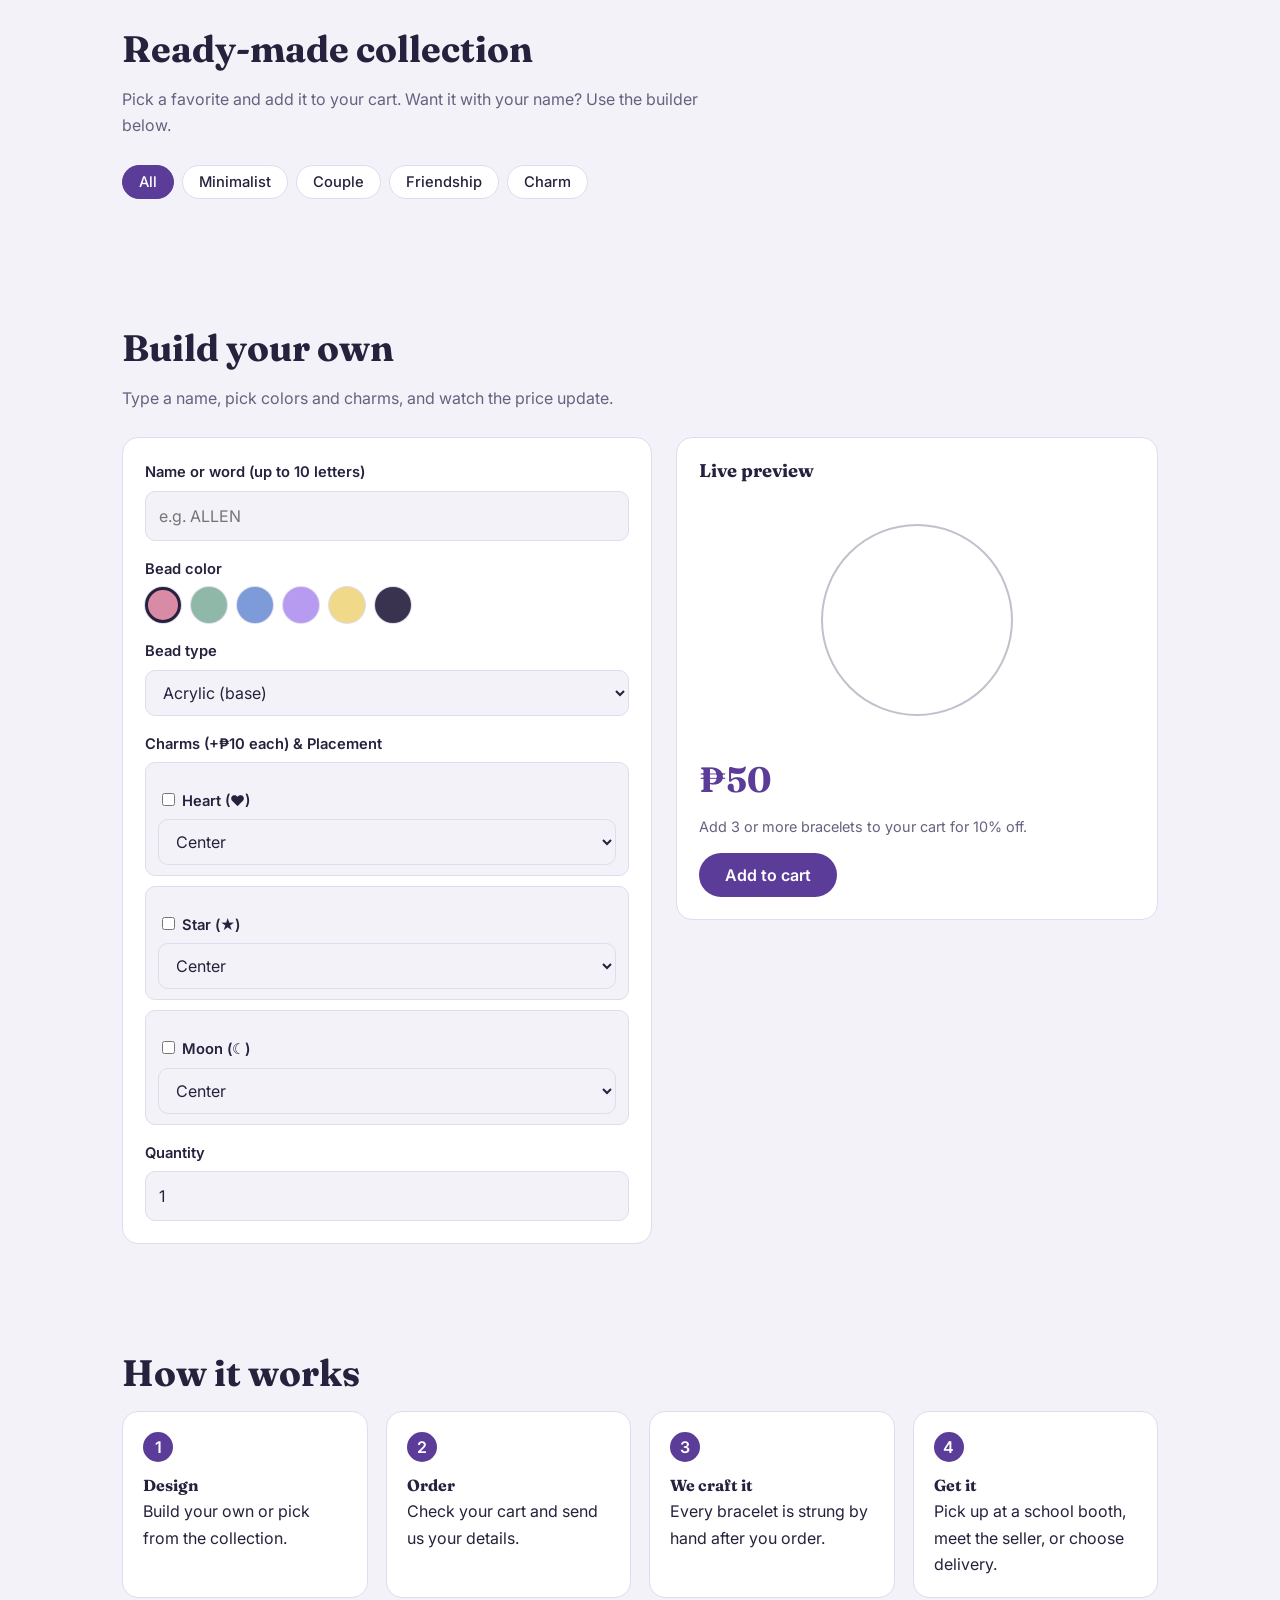
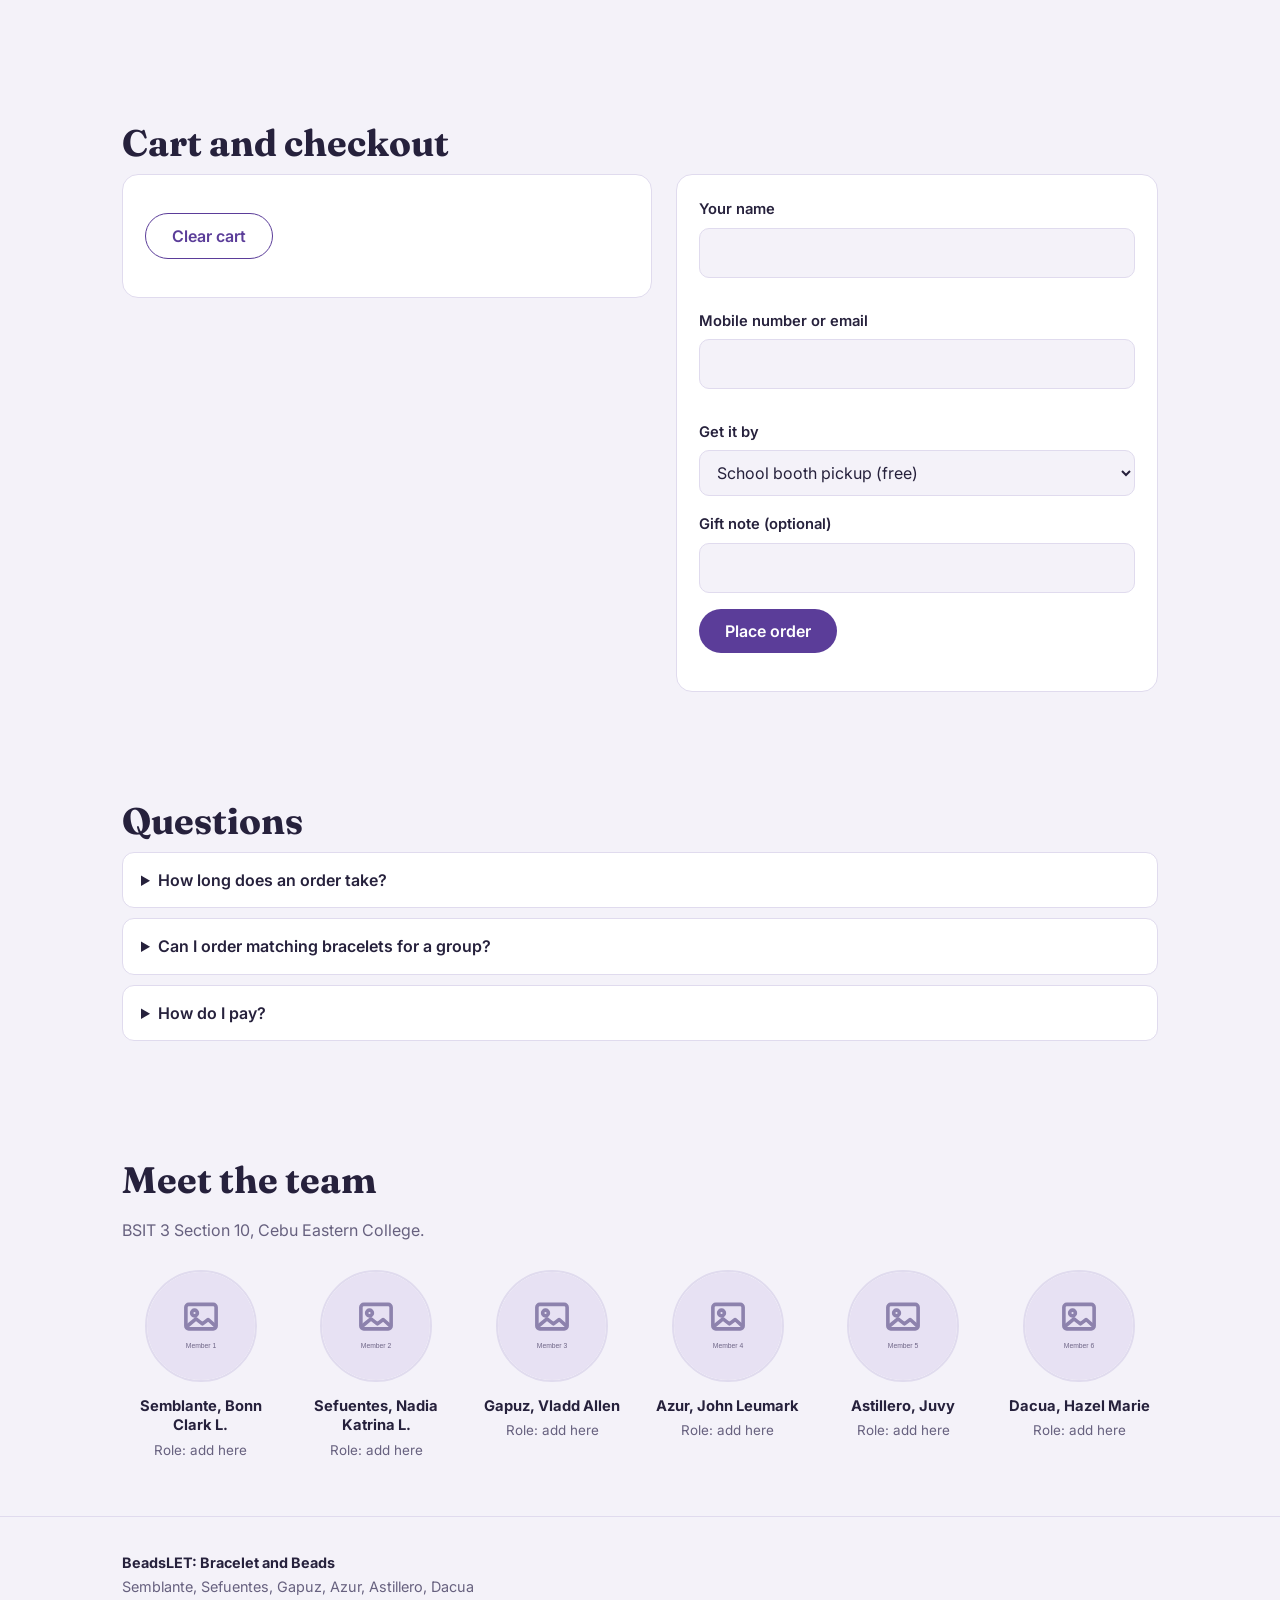
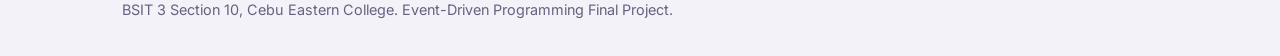
==== commit 182a7da1: "fixed photos not appearing" ====
--- a/beadslet/index.html
+++ b/beadslet/index.html
@@ -37,7 +37,7 @@
 
 <section id="about">
   <div class="about">
-    <figure class="photo"><img src="assets/images/p1.jpg" alt="BeadsLET products on a table" loading="lazy"></figure>
+    <figure class="photo"><img src="assets/images/P1.jpg" alt="BeadsLET products on a table" loading="lazy"></figure>
     <div>
       <h2>Small beads, personal meaning</h2>
       <p class="sub">BeadsLET (Beads + the last three letters of "bracelet") is a student-run business that turns beads, charms and letter pieces into affordable, customizable bracelets. Every piece is made to order, so each one is about the person who wears it.</p>
@@ -45,9 +45,9 @@
     </div>
   </div>
   <div class="gallery">
-    <figure class="photo"><img src="assets/images/p2.jpg" alt="Gallery photo 1" loading="lazy"></figure>
-    <figure class="photo"><img src="assets/images/p3.jpg" alt="Gallery photo 2" loading="lazy"></figure>
-    <figure class="photo"><img src="assets/images/p4.jpg" alt="Gallery photo 3" loading="lazy"></figure>
+    <figure class="photo"><img src="assets/images/P2.jpg" alt="Gallery photo 1" loading="lazy"></figure>
+    <figure class="photo"><img src="assets/images/P3.jpg" alt="Gallery photo 2" loading="lazy"></figure>
+    <figure class="photo"><img src="assets/images/P4.jpg" alt="Gallery photo 3" loading="lazy"></figure>
   </div>
 </section>
 
